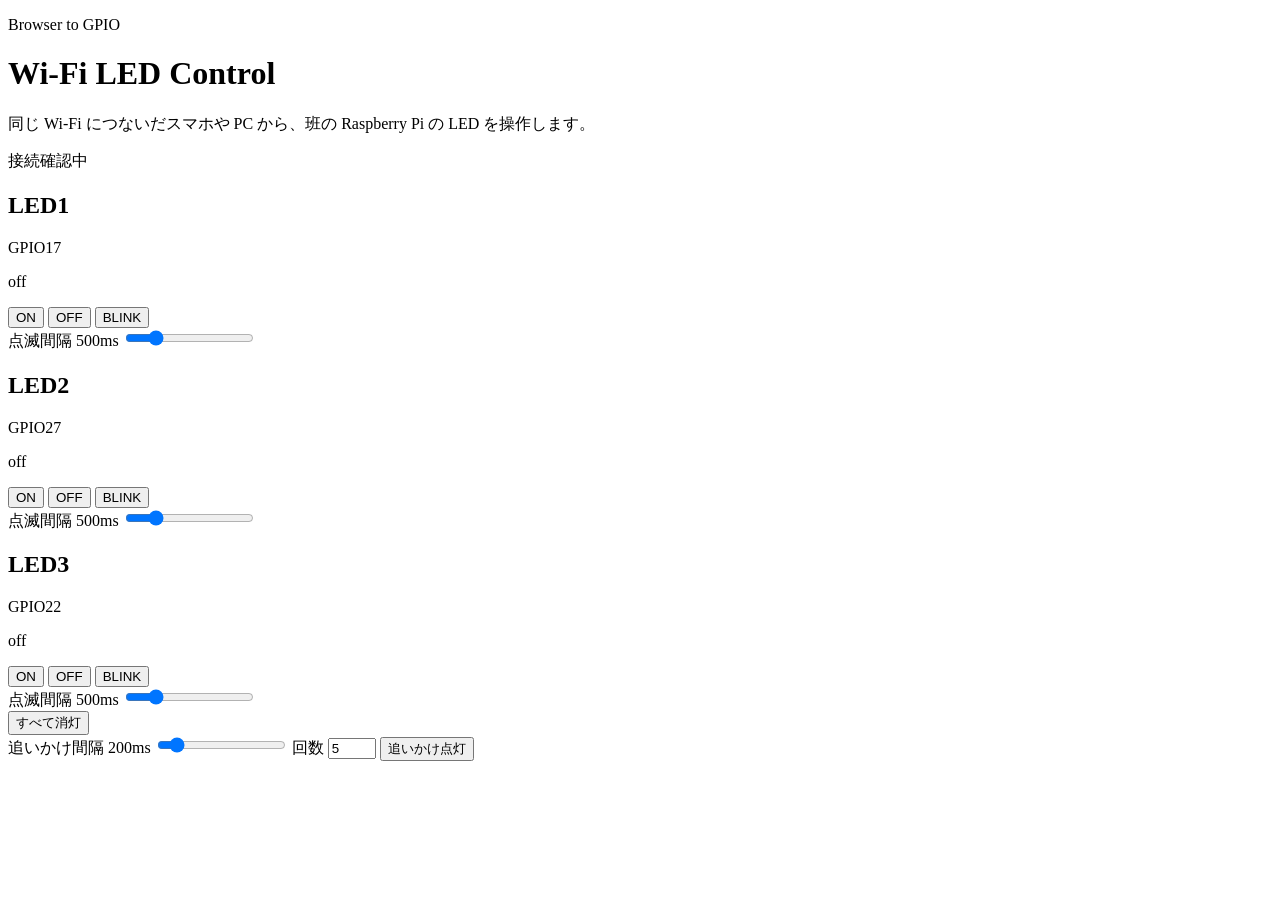
==== frontend/index.html @ 380fb48d "Initial LED workshop template" ====
<!doctype html>
<html lang="ja">
  <head>
    <meta charset="utf-8" />
    <meta name="viewport" content="width=device-width, initial-scale=1" />
    <title>Wi-Fi LED Workshop</title>
    <link rel="stylesheet" href="/assets/style.css" />
  </head>
  <body>
    <main class="app-shell">
      <header class="hero">
        <div>
          <p class="eyebrow">Browser to GPIO</p>
          <h1>Wi-Fi LED Control</h1>
          <p class="lead">同じ Wi-Fi につないだスマホや PC から、班の Raspberry Pi の LED を操作します。</p>
        </div>
        <div class="status-panel" aria-live="polite">
          <span class="status-dot" id="healthDot"></span>
          <span id="healthText">接続確認中</span>
        </div>
      </header>

      <section class="led-grid" aria-label="LED controls">
        <article class="led-card" data-led="led1">
          <div class="led-card__top">
            <h2>LED1</h2>
            <span class="led-pin">GPIO17</span>
          </div>
          <div class="lamp" id="lamp-led1" aria-hidden="true"></div>
          <p class="led-state" id="state-led1">off</p>
          <div class="button-row" role="group" aria-label="LED1 controls">
            <button type="button" data-action="on" data-led="led1">ON</button>
            <button type="button" data-action="off" data-led="led1">OFF</button>
            <button type="button" data-action="blink" data-led="led1">BLINK</button>
          </div>
          <label class="slider-row">
            <span>点滅間隔</span>
            <output id="interval-output-led1">500ms</output>
            <input id="interval-led1" type="range" min="100" max="2000" step="100" value="500" />
          </label>
        </article>

        <article class="led-card" data-led="led2">
          <div class="led-card__top">
            <h2>LED2</h2>
            <span class="led-pin">GPIO27</span>
          </div>
          <div class="lamp" id="lamp-led2" aria-hidden="true"></div>
          <p class="led-state" id="state-led2">off</p>
          <div class="button-row" role="group" aria-label="LED2 controls">
            <button type="button" data-action="on" data-led="led2">ON</button>
            <button type="button" data-action="off" data-led="led2">OFF</button>
            <button type="button" data-action="blink" data-led="led2">BLINK</button>
          </div>
          <label class="slider-row">
            <span>点滅間隔</span>
            <output id="interval-output-led2">500ms</output>
            <input id="interval-led2" type="range" min="100" max="2000" step="100" value="500" />
          </label>
        </article>

        <article class="led-card" data-led="led3">
          <div class="led-card__top">
            <h2>LED3</h2>
            <span class="led-pin">GPIO22</span>
          </div>
          <div class="lamp" id="lamp-led3" aria-hidden="true"></div>
          <p class="led-state" id="state-led3">off</p>
          <div class="button-row" role="group" aria-label="LED3 controls">
            <button type="button" data-action="on" data-led="led3">ON</button>
            <button type="button" data-action="off" data-led="led3">OFF</button>
            <button type="button" data-action="blink" data-led="led3">BLINK</button>
          </div>
          <label class="slider-row">
            <span>点滅間隔</span>
            <output id="interval-output-led3">500ms</output>
            <input id="interval-led3" type="range" min="100" max="2000" step="100" value="500" />
          </label>
        </article>
      </section>

      <section class="preset-bar" aria-label="Preset controls">
        <button type="button" id="allOffButton" class="preset-button danger">すべて消灯</button>
        <div class="chase-controls">
          <label>
            <span>追いかけ間隔</span>
            <output id="chaseIntervalOutput">200ms</output>
            <input id="chaseInterval" type="range" min="100" max="1000" step="50" value="200" />
          </label>
          <label>
            <span>回数</span>
            <input id="chaseCycles" type="number" min="1" max="20" value="5" />
          </label>
          <button type="button" id="chaseButton" class="preset-button">追いかけ点灯</button>
        </div>
      </section>
    </main>

    <script src="/assets/script.js"></script>
  </body>
</html>
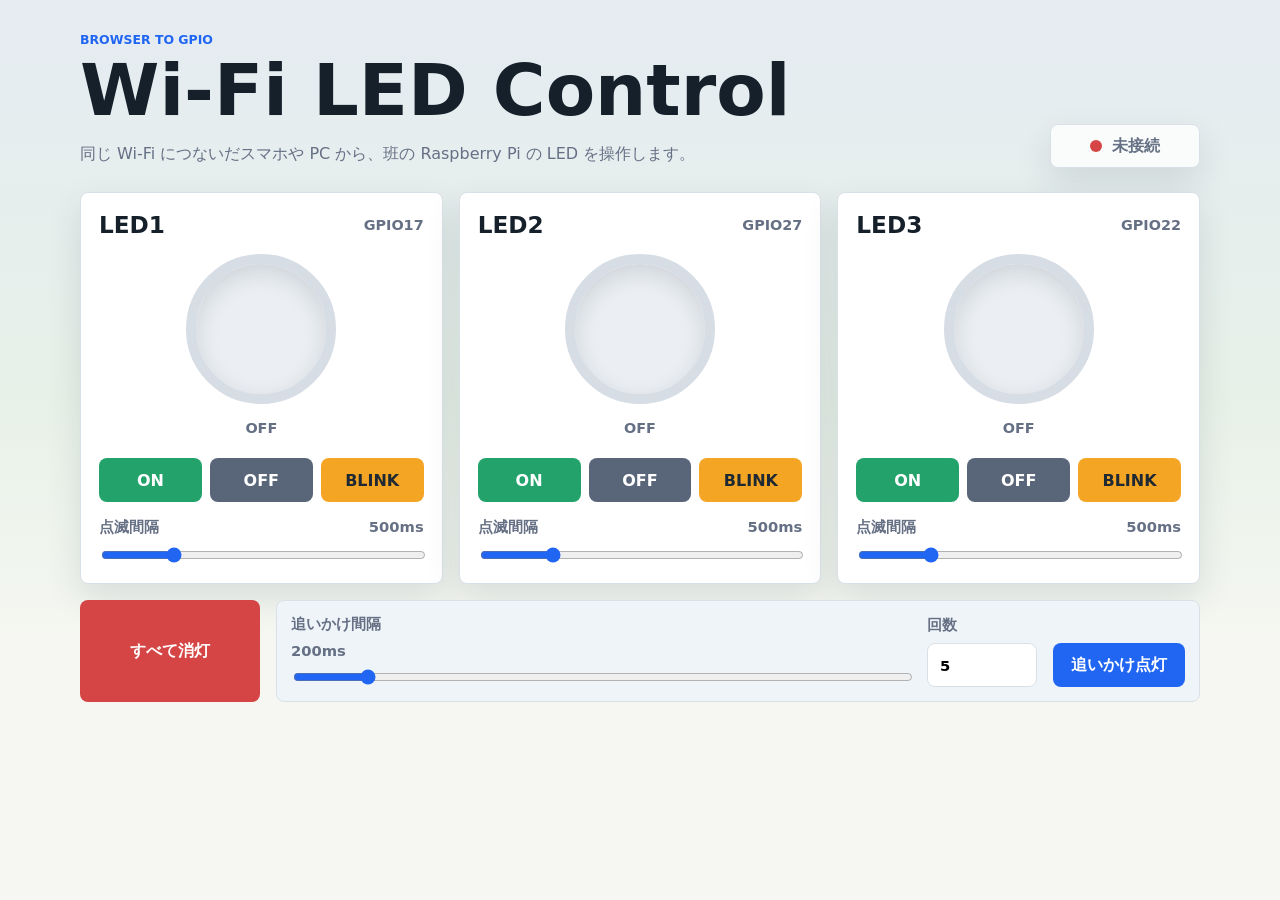
==== commit e9c96e51: "Support separate frontend testing" ====
--- a/frontend/index.html
+++ b/frontend/index.html
@@ -4,7 +4,7 @@
     <meta charset="utf-8" />
     <meta name="viewport" content="width=device-width, initial-scale=1" />
     <title>Wi-Fi LED Workshop</title>
-    <link rel="stylesheet" href="/assets/style.css" />
+    <link rel="stylesheet" href="style.css" />
   </head>
   <body>
     <main class="app-shell">
@@ -96,6 +96,6 @@
       </section>
     </main>
 
-    <script src="/assets/script.js"></script>
+    <script src="script.js"></script>
   </body>
 </html>
--- a/frontend/style.css
+++ b/frontend/style.css
@@ -0,0 +1,319 @@
+:root {
+  color-scheme: light;
+  --bg: #f6f7f2;
+  --surface: #ffffff;
+  --surface-strong: #eef4f8;
+  --text: #15202b;
+  --muted: #667085;
+  --line: #d9e0e6;
+  --blue: #2166f3;
+  --green: #23a36b;
+  --amber: #f5a524;
+  --red: #d64545;
+  --shadow: 0 14px 35px rgba(34, 47, 62, 0.12);
+}
+
+* {
+  box-sizing: border-box;
+}
+
+body {
+  margin: 0;
+  min-height: 100vh;
+  background:
+    linear-gradient(180deg, rgba(33, 102, 243, 0.08), rgba(35, 163, 107, 0.07) 44%, transparent 72%),
+    var(--bg);
+  color: var(--text);
+  font-family:
+    Inter, ui-sans-serif, system-ui, -apple-system, BlinkMacSystemFont, "Segoe UI", sans-serif;
+}
+
+button,
+input {
+  font: inherit;
+}
+
+button {
+  min-height: 44px;
+  border: 0;
+  border-radius: 8px;
+  background: var(--text);
+  color: #fff;
+  cursor: pointer;
+  font-weight: 700;
+  transition:
+    transform 160ms ease,
+    background 160ms ease,
+    opacity 160ms ease;
+}
+
+button:hover {
+  transform: translateY(-1px);
+}
+
+button:active {
+  transform: translateY(0);
+}
+
+.is-busy button {
+  opacity: 0.72;
+}
+
+.app-shell {
+  width: min(1120px, calc(100% - 32px));
+  margin: 0 auto;
+  padding: 32px 0;
+}
+
+.hero {
+  display: grid;
+  grid-template-columns: minmax(0, 1fr) auto;
+  gap: 20px;
+  align-items: end;
+  margin-bottom: 24px;
+}
+
+.eyebrow {
+  margin: 0 0 8px;
+  color: var(--blue);
+  font-size: 0.78rem;
+  font-weight: 800;
+  letter-spacing: 0;
+  text-transform: uppercase;
+}
+
+h1,
+h2,
+p {
+  margin: 0;
+}
+
+h1 {
+  max-width: 760px;
+  font-size: clamp(2.1rem, 6vw, 4.5rem);
+  line-height: 0.98;
+  letter-spacing: 0;
+}
+
+.lead {
+  max-width: 660px;
+  margin-top: 14px;
+  color: var(--muted);
+  font-size: 1rem;
+  line-height: 1.8;
+}
+
+.status-panel {
+  display: inline-flex;
+  align-items: center;
+  gap: 10px;
+  min-width: 150px;
+  min-height: 44px;
+  justify-content: center;
+  border: 1px solid var(--line);
+  border-radius: 8px;
+  background: rgba(255, 255, 255, 0.82);
+  color: var(--muted);
+  font-weight: 700;
+  box-shadow: var(--shadow);
+}
+
+.status-dot {
+  width: 12px;
+  height: 12px;
+  border-radius: 50%;
+  background: var(--amber);
+}
+
+.status-dot.is-ok {
+  background: var(--green);
+}
+
+.status-dot.is-error {
+  background: var(--red);
+}
+
+.led-grid {
+  display: grid;
+  grid-template-columns: repeat(3, minmax(0, 1fr));
+  gap: 16px;
+}
+
+.led-card {
+  display: grid;
+  gap: 16px;
+  min-width: 0;
+  border: 1px solid var(--line);
+  border-radius: 8px;
+  background: var(--surface);
+  padding: 18px;
+  box-shadow: var(--shadow);
+}
+
+.led-card__top {
+  display: flex;
+  justify-content: space-between;
+  gap: 10px;
+  align-items: center;
+}
+
+h2 {
+  font-size: 1.45rem;
+  letter-spacing: 0;
+}
+
+.led-pin,
+.led-state {
+  color: var(--muted);
+  font-size: 0.9rem;
+  font-weight: 700;
+}
+
+.lamp {
+  width: min(150px, 54vw);
+  aspect-ratio: 1;
+  justify-self: center;
+  border: 10px solid #d7dde4;
+  border-radius: 50%;
+  background: #ebeff3;
+  box-shadow: inset 0 8px 22px rgba(21, 32, 43, 0.13);
+}
+
+.lamp.is-on {
+  border-color: rgba(35, 163, 107, 0.28);
+  background: radial-gradient(circle at 35% 30%, #f1fff8, #36d78e 46%, #128650 100%);
+  box-shadow:
+    0 0 34px rgba(35, 163, 107, 0.44),
+    inset 0 8px 18px rgba(255, 255, 255, 0.36);
+}
+
+.lamp.is-blinking {
+  border-color: rgba(245, 165, 36, 0.35);
+  background: radial-gradient(circle at 35% 30%, #fff9e7, #ffc53d 48%, #bf6a02 100%);
+  animation: pulse 780ms infinite alternate;
+}
+
+@keyframes pulse {
+  from {
+    opacity: 0.42;
+    box-shadow: 0 0 10px rgba(245, 165, 36, 0.3);
+  }
+
+  to {
+    opacity: 1;
+    box-shadow: 0 0 38px rgba(245, 165, 36, 0.58);
+  }
+}
+
+.led-state {
+  min-height: 22px;
+  text-align: center;
+  text-transform: uppercase;
+}
+
+.button-row {
+  display: grid;
+  grid-template-columns: repeat(3, minmax(0, 1fr));
+  gap: 8px;
+}
+
+.button-row button[data-action="on"] {
+  background: var(--green);
+}
+
+.button-row button[data-action="off"] {
+  background: #596579;
+}
+
+.button-row button[data-action="blink"] {
+  background: var(--amber);
+  color: #1f2933;
+}
+
+.slider-row,
+.chase-controls label {
+  display: grid;
+  gap: 8px;
+  color: var(--muted);
+  font-size: 0.92rem;
+  font-weight: 700;
+}
+
+.slider-row {
+  grid-template-columns: 1fr auto;
+}
+
+.slider-row input,
+.chase-controls input[type="range"] {
+  grid-column: 1 / -1;
+  width: 100%;
+  accent-color: var(--blue);
+}
+
+.preset-bar {
+  display: grid;
+  grid-template-columns: 180px minmax(0, 1fr);
+  gap: 16px;
+  align-items: stretch;
+  margin-top: 16px;
+}
+
+.preset-button {
+  background: var(--blue);
+  padding: 0 18px;
+}
+
+.preset-button.danger {
+  background: var(--red);
+}
+
+.chase-controls {
+  display: grid;
+  grid-template-columns: minmax(180px, 1fr) 110px auto;
+  gap: 16px;
+  align-items: end;
+  border: 1px solid var(--line);
+  border-radius: 8px;
+  background: var(--surface-strong);
+  padding: 14px;
+}
+
+.chase-controls input[type="number"] {
+  width: 100%;
+  min-height: 44px;
+  border: 1px solid var(--line);
+  border-radius: 8px;
+  padding: 0 12px;
+}
+
+@media (max-width: 860px) {
+  .hero,
+  .led-grid,
+  .preset-bar,
+  .chase-controls {
+    grid-template-columns: 1fr;
+  }
+
+  .status-panel {
+    justify-self: start;
+  }
+
+  .preset-bar {
+    align-items: stretch;
+  }
+}
+
+@media (max-width: 520px) {
+  .app-shell {
+    width: min(100% - 20px, 1120px);
+    padding: 20px 0;
+  }
+
+  .led-card {
+    padding: 14px;
+  }
+
+  .button-row {
+    grid-template-columns: 1fr;
+  }
+}
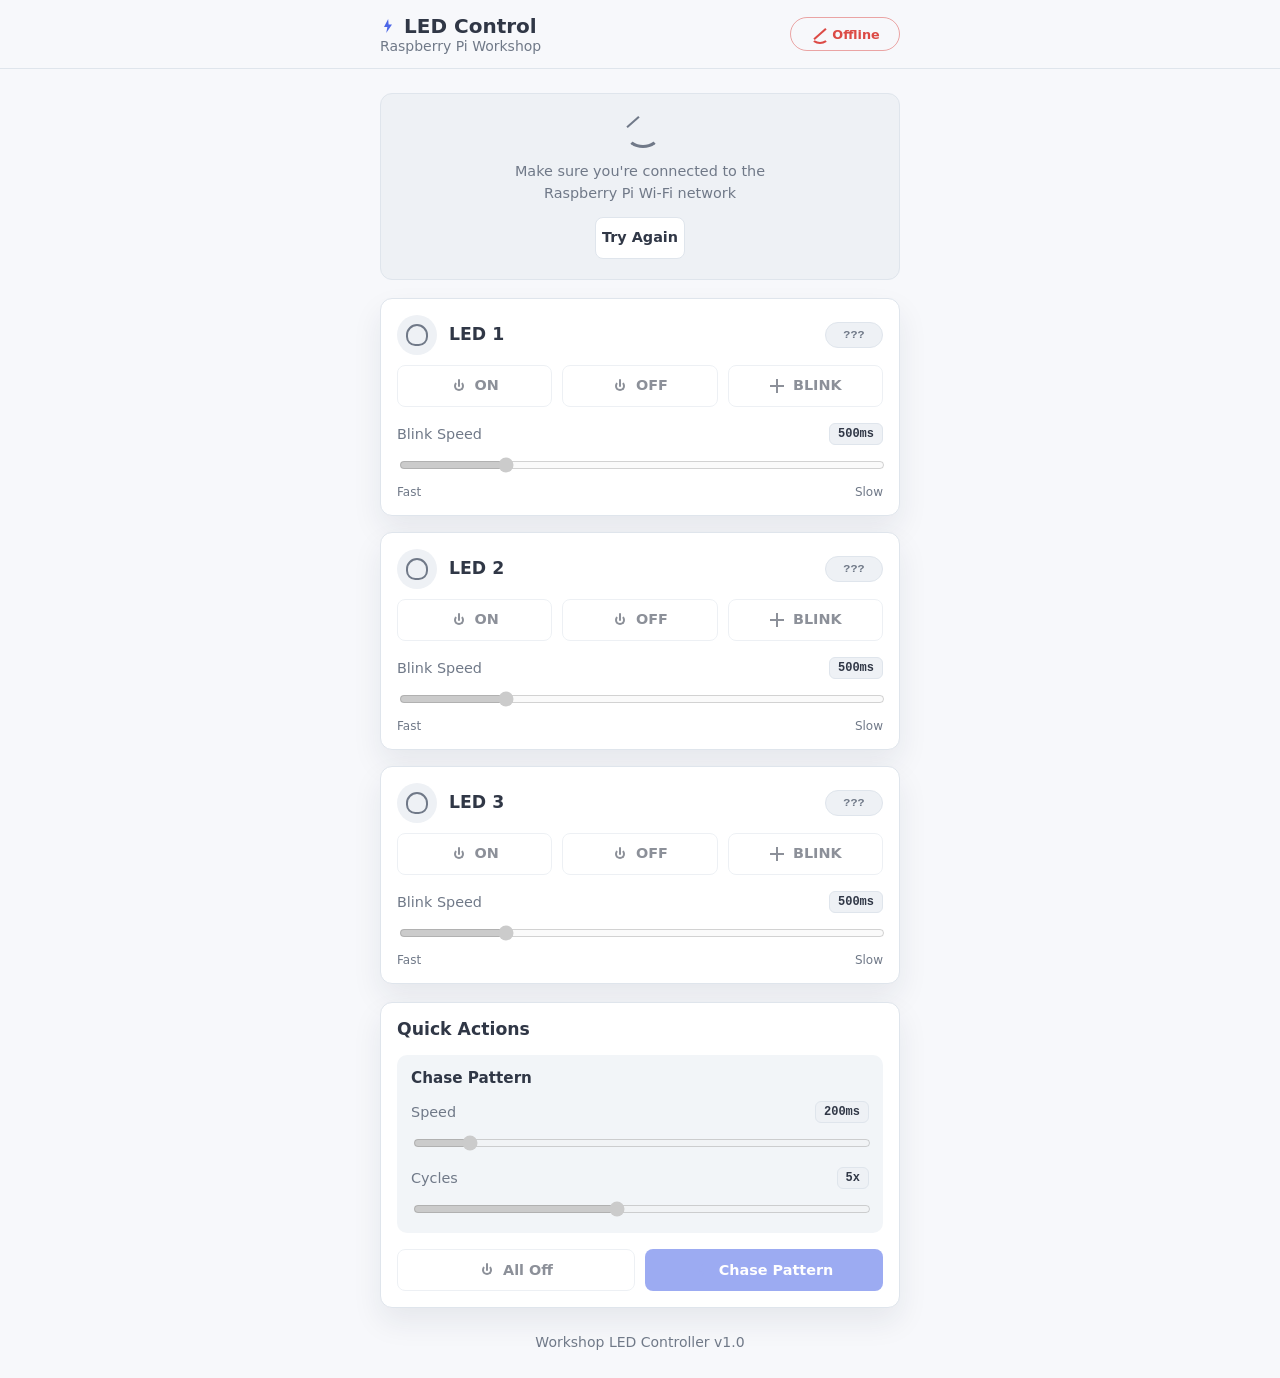
==== commit aee86041: "Port alternate mobile UI to static frontend" ====
--- a/frontend/index.html
+++ b/frontend/index.html
@@ -2,98 +2,187 @@
 <html lang="ja">
   <head>
     <meta charset="utf-8" />
-    <meta name="viewport" content="width=device-width, initial-scale=1" />
-    <title>Wi-Fi LED Workshop</title>
+    <meta name="viewport" content="width=device-width, initial-scale=1, viewport-fit=cover" />
+    <title>LED Control</title>
     <link rel="stylesheet" href="style.css" />
   </head>
   <body>
-    <main class="app-shell">
-      <header class="hero">
-        <div>
-          <p class="eyebrow">Browser to GPIO</p>
-          <h1>Wi-Fi LED Control</h1>
-          <p class="lead">同じ Wi-Fi につないだスマホや PC から、班の Raspberry Pi の LED を操作します。</p>
-        </div>
-        <div class="status-panel" aria-live="polite">
-          <span class="status-dot" id="healthDot"></span>
-          <span id="healthText">接続確認中</span>
+    <main>
+      <header class="app-header">
+        <div class="header-inner">
+          <div class="title-block">
+            <div class="title-row">
+              <span class="zap-icon" aria-hidden="true"></span>
+              <h1>LED Control</h1>
+            </div>
+            <p>Raspberry Pi Workshop</p>
+          </div>
+          <button type="button" id="connectionBadge" class="connection-badge is-checking">
+            <span class="badge-icon" aria-hidden="true"></span>
+            <span id="connectionText">Checking...</span>
+          </button>
         </div>
       </header>
 
-      <section class="led-grid" aria-label="LED controls">
-        <article class="led-card" data-led="led1">
-          <div class="led-card__top">
-            <h2>LED1</h2>
-            <span class="led-pin">GPIO17</span>
+      <div class="app-container">
+        <section id="errorMessage" class="message is-hidden" role="alert"></section>
+
+        <section id="offlinePanel" class="offline-panel is-hidden">
+          <span class="offline-icon" aria-hidden="true"></span>
+          <p>Make sure you're connected to the Raspberry Pi Wi-Fi network</p>
+          <button type="button" id="retryButton" class="button button-outline">Try Again</button>
+        </section>
+
+        <section class="led-list" aria-label="LED controls">
+          <article class="led-card" data-led="led1" data-state="unknown">
+            <div class="card-header">
+              <div class="led-title-group">
+                <span class="bulb-icon" aria-hidden="true"></span>
+                <h2>LED 1</h2>
+              </div>
+              <span id="status-led1" class="status-badge">???</span>
+            </div>
+            <div class="card-body">
+              <div class="button-row" role="group" aria-label="LED 1 controls">
+                <button type="button" class="button button-action" data-action="on" data-led="led1">
+                  <span class="power-on-icon" aria-hidden="true"></span>
+                  <span>ON</span>
+                </button>
+                <button type="button" class="button button-action" data-action="off" data-led="led1">
+                  <span class="power-off-icon" aria-hidden="true"></span>
+                  <span>OFF</span>
+                </button>
+                <button type="button" class="button button-action" data-action="blink" data-led="led1">
+                  <span class="spark-icon" aria-hidden="true"></span>
+                  <span>BLINK</span>
+                </button>
+              </div>
+              <label class="slider-block">
+                <span class="slider-label">
+                  <span>Blink Speed</span>
+                  <output id="interval-output-led1">500ms</output>
+                </span>
+                <input id="interval-led1" type="range" min="100" max="2000" step="100" value="500" />
+                <span class="slider-scale">
+                  <span>Fast</span>
+                  <span>Slow</span>
+                </span>
+              </label>
+            </div>
+          </article>
+
+          <article class="led-card" data-led="led2" data-state="unknown">
+            <div class="card-header">
+              <div class="led-title-group">
+                <span class="bulb-icon" aria-hidden="true"></span>
+                <h2>LED 2</h2>
+              </div>
+              <span id="status-led2" class="status-badge">???</span>
+            </div>
+            <div class="card-body">
+              <div class="button-row" role="group" aria-label="LED 2 controls">
+                <button type="button" class="button button-action" data-action="on" data-led="led2">
+                  <span class="power-on-icon" aria-hidden="true"></span>
+                  <span>ON</span>
+                </button>
+                <button type="button" class="button button-action" data-action="off" data-led="led2">
+                  <span class="power-off-icon" aria-hidden="true"></span>
+                  <span>OFF</span>
+                </button>
+                <button type="button" class="button button-action" data-action="blink" data-led="led2">
+                  <span class="spark-icon" aria-hidden="true"></span>
+                  <span>BLINK</span>
+                </button>
+              </div>
+              <label class="slider-block">
+                <span class="slider-label">
+                  <span>Blink Speed</span>
+                  <output id="interval-output-led2">500ms</output>
+                </span>
+                <input id="interval-led2" type="range" min="100" max="2000" step="100" value="500" />
+                <span class="slider-scale">
+                  <span>Fast</span>
+                  <span>Slow</span>
+                </span>
+              </label>
+            </div>
+          </article>
+
+          <article class="led-card" data-led="led3" data-state="unknown">
+            <div class="card-header">
+              <div class="led-title-group">
+                <span class="bulb-icon" aria-hidden="true"></span>
+                <h2>LED 3</h2>
+              </div>
+              <span id="status-led3" class="status-badge">???</span>
+            </div>
+            <div class="card-body">
+              <div class="button-row" role="group" aria-label="LED 3 controls">
+                <button type="button" class="button button-action" data-action="on" data-led="led3">
+                  <span class="power-on-icon" aria-hidden="true"></span>
+                  <span>ON</span>
+                </button>
+                <button type="button" class="button button-action" data-action="off" data-led="led3">
+                  <span class="power-off-icon" aria-hidden="true"></span>
+                  <span>OFF</span>
+                </button>
+                <button type="button" class="button button-action" data-action="blink" data-led="led3">
+                  <span class="spark-icon" aria-hidden="true"></span>
+                  <span>BLINK</span>
+                </button>
+              </div>
+              <label class="slider-block">
+                <span class="slider-label">
+                  <span>Blink Speed</span>
+                  <output id="interval-output-led3">500ms</output>
+                </span>
+                <input id="interval-led3" type="range" min="100" max="2000" step="100" value="500" />
+                <span class="slider-scale">
+                  <span>Fast</span>
+                  <span>Slow</span>
+                </span>
+              </label>
+            </div>
+          </article>
+        </section>
+
+        <section class="quick-card">
+          <h2>Quick Actions</h2>
+
+          <div class="chase-panel">
+            <p>Chase Pattern</p>
+            <label class="slider-block">
+              <span class="slider-label">
+                <span>Speed</span>
+                <output id="chaseIntervalOutput">200ms</output>
+              </span>
+              <input id="chaseInterval" type="range" min="100" max="1000" step="50" value="200" />
+            </label>
+            <label class="slider-block">
+              <span class="slider-label">
+                <span>Cycles</span>
+                <output id="chaseCyclesOutput">5x</output>
+              </span>
+              <input id="chaseCycles" type="range" min="1" max="10" step="1" value="5" />
+            </label>
           </div>
-          <div class="lamp" id="lamp-led1" aria-hidden="true"></div>
-          <p class="led-state" id="state-led1">off</p>
-          <div class="button-row" role="group" aria-label="LED1 controls">
-            <button type="button" data-action="on" data-led="led1">ON</button>
-            <button type="button" data-action="off" data-led="led1">OFF</button>
-            <button type="button" data-action="blink" data-led="led1">BLINK</button>
+
+          <div class="preset-row">
+            <button type="button" id="allOffButton" class="button button-outline">
+              <span class="power-on-icon" aria-hidden="true"></span>
+              <span>All Off</span>
+            </button>
+            <button type="button" id="chaseButton" class="button button-primary">
+              <span class="zap-icon" aria-hidden="true"></span>
+              <span>Chase Pattern</span>
+            </button>
           </div>
-          <label class="slider-row">
-            <span>点滅間隔</span>
-            <output id="interval-output-led1">500ms</output>
-            <input id="interval-led1" type="range" min="100" max="2000" step="100" value="500" />
-          </label>
-        </article>
+        </section>
 
-        <article class="led-card" data-led="led2">
-          <div class="led-card__top">
-            <h2>LED2</h2>
-            <span class="led-pin">GPIO27</span>
-          </div>
-          <div class="lamp" id="lamp-led2" aria-hidden="true"></div>
-          <p class="led-state" id="state-led2">off</p>
-          <div class="button-row" role="group" aria-label="LED2 controls">
-            <button type="button" data-action="on" data-led="led2">ON</button>
-            <button type="button" data-action="off" data-led="led2">OFF</button>
-            <button type="button" data-action="blink" data-led="led2">BLINK</button>
-          </div>
-          <label class="slider-row">
-            <span>点滅間隔</span>
-            <output id="interval-output-led2">500ms</output>
-            <input id="interval-led2" type="range" min="100" max="2000" step="100" value="500" />
-          </label>
-        </article>
-
-        <article class="led-card" data-led="led3">
-          <div class="led-card__top">
-            <h2>LED3</h2>
-            <span class="led-pin">GPIO22</span>
-          </div>
-          <div class="lamp" id="lamp-led3" aria-hidden="true"></div>
-          <p class="led-state" id="state-led3">off</p>
-          <div class="button-row" role="group" aria-label="LED3 controls">
-            <button type="button" data-action="on" data-led="led3">ON</button>
-            <button type="button" data-action="off" data-led="led3">OFF</button>
-            <button type="button" data-action="blink" data-led="led3">BLINK</button>
-          </div>
-          <label class="slider-row">
-            <span>点滅間隔</span>
-            <output id="interval-output-led3">500ms</output>
-            <input id="interval-led3" type="range" min="100" max="2000" step="100" value="500" />
-          </label>
-        </article>
-      </section>
-
-      <section class="preset-bar" aria-label="Preset controls">
-        <button type="button" id="allOffButton" class="preset-button danger">すべて消灯</button>
-        <div class="chase-controls">
-          <label>
-            <span>追いかけ間隔</span>
-            <output id="chaseIntervalOutput">200ms</output>
-            <input id="chaseInterval" type="range" min="100" max="1000" step="50" value="200" />
-          </label>
-          <label>
-            <span>回数</span>
-            <input id="chaseCycles" type="number" min="1" max="20" value="5" />
-          </label>
-          <button type="button" id="chaseButton" class="preset-button">追いかけ点灯</button>
-        </div>
-      </section>
+        <footer>
+          <p>Workshop LED Controller v1.0</p>
+        </footer>
+      </div>
     </main>
 
     <script src="script.js"></script>
--- a/frontend/style.css
+++ b/frontend/style.css
@@ -1,31 +1,36 @@
 :root {
   color-scheme: light;
-  --bg: #f6f7f2;
-  --surface: #ffffff;
-  --surface-strong: #eef4f8;
-  --text: #15202b;
-  --muted: #667085;
-  --line: #d9e0e6;
-  --blue: #2166f3;
-  --green: #23a36b;
-  --amber: #f5a524;
-  --red: #d64545;
-  --shadow: 0 14px 35px rgba(34, 47, 62, 0.12);
+  --background: #f7f8fb;
+  --foreground: #303746;
+  --card: #ffffff;
+  --muted: #eef1f5;
+  --muted-foreground: #707988;
+  --border: #dfe5ec;
+  --primary: #4d67e8;
+  --primary-foreground: #ffffff;
+  --destructive: #dc4a45;
+  --led-on: #2fbc73;
+  --led-blink: #e6b72f;
+  --shadow: 0 14px 30px rgba(30, 42, 62, 0.08);
+  --radius: 12px;
 }
 
 * {
   box-sizing: border-box;
+}
+
+html {
+  min-height: 100%;
+  background: var(--background);
 }
 
 body {
   margin: 0;
   min-height: 100vh;
-  background:
-    linear-gradient(180deg, rgba(33, 102, 243, 0.08), rgba(35, 163, 107, 0.07) 44%, transparent 72%),
-    var(--bg);
-  color: var(--text);
+  background: var(--background);
+  color: var(--foreground);
   font-family:
-    Inter, ui-sans-serif, system-ui, -apple-system, BlinkMacSystemFont, "Segoe UI", sans-serif;
+    ui-sans-serif, system-ui, -apple-system, BlinkMacSystemFont, "Segoe UI", sans-serif;
 }
 
 button,
@@ -34,52 +39,7 @@
 }
 
 button {
-  min-height: 44px;
-  border: 0;
-  border-radius: 8px;
-  background: var(--text);
-  color: #fff;
-  cursor: pointer;
-  font-weight: 700;
-  transition:
-    transform 160ms ease,
-    background 160ms ease,
-    opacity 160ms ease;
-}
-
-button:hover {
-  transform: translateY(-1px);
-}
-
-button:active {
-  transform: translateY(0);
-}
-
-.is-busy button {
-  opacity: 0.72;
-}
-
-.app-shell {
-  width: min(1120px, calc(100% - 32px));
-  margin: 0 auto;
-  padding: 32px 0;
-}
-
-.hero {
-  display: grid;
-  grid-template-columns: minmax(0, 1fr) auto;
-  gap: 20px;
-  align-items: end;
-  margin-bottom: 24px;
-}
-
-.eyebrow {
-  margin: 0 0 8px;
-  color: var(--blue);
-  font-size: 0.78rem;
-  font-weight: 800;
-  letter-spacing: 0;
-  text-transform: uppercase;
+  -webkit-tap-highlight-color: transparent;
 }
 
 h1,
@@ -88,232 +48,520 @@
   margin: 0;
 }
 
+.app-header {
+  position: sticky;
+  top: 0;
+  z-index: 10;
+  border-bottom: 1px solid var(--border);
+  background: rgba(247, 248, 251, 0.92);
+  backdrop-filter: blur(12px);
+}
+
+.header-inner,
+.app-container {
+  width: min(100% - 32px, 520px);
+  margin: 0 auto;
+}
+
+.header-inner {
+  display: flex;
+  align-items: center;
+  justify-content: space-between;
+  gap: 16px;
+  padding: 14px 0;
+}
+
+.title-block {
+  min-width: 0;
+}
+
+.title-row {
+  display: flex;
+  align-items: center;
+  gap: 8px;
+}
+
 h1 {
-  max-width: 760px;
-  font-size: clamp(2.1rem, 6vw, 4.5rem);
-  line-height: 0.98;
+  color: var(--foreground);
+  font-size: 1.25rem;
+  line-height: 1.2;
   letter-spacing: 0;
 }
 
-.lead {
-  max-width: 660px;
-  margin-top: 14px;
-  color: var(--muted);
-  font-size: 1rem;
-  line-height: 1.8;
-}
-
-.status-panel {
+.title-block p,
+footer p {
+  color: var(--muted-foreground);
+  font-size: 0.875rem;
+}
+
+.connection-badge {
   display: inline-flex;
   align-items: center;
+  justify-content: center;
+  gap: 6px;
+  min-width: 110px;
+  min-height: 34px;
+  border: 1px solid var(--border);
+  border-radius: 999px;
+  background: transparent;
+  color: var(--muted-foreground);
+  cursor: pointer;
+  font-size: 0.8rem;
+  font-weight: 700;
+  white-space: nowrap;
+}
+
+.connection-badge.is-connected {
+  border-color: rgba(47, 188, 115, 0.55);
+  color: var(--led-on);
+}
+
+.connection-badge.is-disconnected {
+  border-color: rgba(220, 74, 69, 0.48);
+  color: var(--destructive);
+}
+
+.app-container {
+  display: grid;
+  gap: 18px;
+  padding: 24px 0 max(28px, env(safe-area-inset-bottom));
+}
+
+.message {
+  border: 1px solid rgba(220, 74, 69, 0.22);
+  border-radius: 10px;
+  background: rgba(220, 74, 69, 0.1);
+  color: var(--destructive);
+  padding: 12px 14px;
+  font-size: 0.9rem;
+  line-height: 1.5;
+}
+
+.offline-panel {
+  display: grid;
+  justify-items: center;
+  gap: 12px;
+  border: 1px solid var(--border);
+  border-radius: var(--radius);
+  background: var(--muted);
+  padding: 20px 16px;
+  text-align: center;
+}
+
+.offline-panel p {
+  max-width: 310px;
+  color: var(--muted-foreground);
+  font-size: 0.9rem;
+  line-height: 1.55;
+}
+
+.led-list {
+  display: grid;
+  gap: 16px;
+}
+
+.led-card,
+.quick-card {
+  border: 1px solid var(--border);
+  border-radius: var(--radius);
+  background: var(--card);
+  box-shadow: var(--shadow);
+}
+
+.led-card {
+  transition:
+    border-color 180ms ease,
+    box-shadow 180ms ease,
+    transform 180ms ease;
+}
+
+.led-card[data-state="on"] {
+  border-color: rgba(47, 188, 115, 0.5);
+  box-shadow:
+    0 0 0 2px rgba(47, 188, 115, 0.16),
+    var(--shadow);
+}
+
+.led-card[data-state="blinking"] {
+  border-color: rgba(230, 183, 47, 0.58);
+  box-shadow:
+    0 0 0 2px rgba(230, 183, 47, 0.18),
+    var(--shadow);
+}
+
+.card-header {
+  display: flex;
+  align-items: center;
+  justify-content: space-between;
+  gap: 12px;
+  padding: 16px 16px 10px;
+}
+
+.led-title-group {
+  display: flex;
+  align-items: center;
+  gap: 12px;
+  min-width: 0;
+}
+
+.led-title-group h2,
+.quick-card h2 {
+  font-size: 1.08rem;
+  line-height: 1.2;
+  letter-spacing: 0;
+}
+
+.bulb-icon {
+  display: inline-grid;
+  width: 40px;
+  height: 40px;
+  place-items: center;
+  flex: 0 0 auto;
+  border-radius: 50%;
+  background: var(--muted);
+  color: var(--muted-foreground);
+}
+
+.bulb-icon::before {
+  width: 18px;
+  height: 18px;
+  border: 2px solid currentColor;
+  border-radius: 50% 50% 42% 42%;
+  content: "";
+}
+
+.led-card[data-state="on"] .bulb-icon {
+  background: rgba(47, 188, 115, 0.18);
+  color: var(--led-on);
+}
+
+.led-card[data-state="blinking"] .bulb-icon {
+  background: rgba(230, 183, 47, 0.18);
+  color: var(--led-blink);
+  animation: pulse 900ms infinite alternate;
+}
+
+.status-badge {
+  display: inline-flex;
+  min-width: 58px;
+  min-height: 26px;
+  align-items: center;
+  justify-content: center;
+  border: 1px solid var(--border);
+  border-radius: 999px;
+  background: var(--muted);
+  color: var(--muted-foreground);
+  font-family: ui-monospace, SFMono-Regular, Menlo, Monaco, Consolas, monospace;
+  font-size: 0.74rem;
+  font-weight: 800;
+}
+
+.led-card[data-state="on"] .status-badge {
+  border-color: var(--led-on);
+  background: var(--led-on);
+  color: #ffffff;
+}
+
+.led-card[data-state="blinking"] .status-badge {
+  border-color: var(--led-blink);
+  background: var(--led-blink);
+  color: #272313;
+  animation: pulse 900ms infinite alternate;
+}
+
+.card-body {
+  display: grid;
+  gap: 16px;
+  padding: 0 16px 16px;
+}
+
+.button-row,
+.preset-row {
+  display: grid;
   gap: 10px;
-  min-width: 150px;
-  min-height: 44px;
+}
+
+.button-row {
+  grid-template-columns: repeat(3, minmax(0, 1fr));
+}
+
+.preset-row {
+  grid-template-columns: repeat(2, minmax(0, 1fr));
+}
+
+.button {
+  display: inline-flex;
+  align-items: center;
   justify-content: center;
-  border: 1px solid var(--line);
+  gap: 8px;
+  min-width: 0;
+  min-height: 42px;
+  border: 1px solid transparent;
   border-radius: 8px;
-  background: rgba(255, 255, 255, 0.82);
-  color: var(--muted);
-  font-weight: 700;
-  box-shadow: var(--shadow);
-}
-
-.status-dot {
-  width: 12px;
-  height: 12px;
+  cursor: pointer;
+  font-size: 0.9rem;
+  font-weight: 750;
+  line-height: 1;
+  transition:
+    background 160ms ease,
+    border-color 160ms ease,
+    color 160ms ease,
+    transform 160ms ease,
+    opacity 160ms ease;
+}
+
+.button:hover {
+  transform: translateY(-1px);
+}
+
+.button:active {
+  transform: translateY(0);
+}
+
+.button:disabled {
+  cursor: not-allowed;
+  opacity: 0.55;
+  transform: none;
+}
+
+.button-outline,
+.button-action {
+  border-color: var(--border);
+  background: var(--card);
+  color: var(--foreground);
+}
+
+.button-primary {
+  background: var(--primary);
+  color: var(--primary-foreground);
+}
+
+.led-card[data-state="on"] [data-action="on"] {
+  border-color: var(--led-on);
+  background: var(--led-on);
+  color: #ffffff;
+}
+
+.led-card[data-state="blinking"] [data-action="blink"] {
+  border-color: var(--led-blink);
+  background: var(--led-blink);
+  color: #272313;
+}
+
+.slider-block {
+  display: grid;
+  gap: 10px;
+}
+
+.slider-label,
+.slider-scale {
+  display: flex;
+  align-items: center;
+  justify-content: space-between;
+  gap: 12px;
+  color: var(--muted-foreground);
+}
+
+.slider-label {
+  font-size: 0.9rem;
+}
+
+.slider-label output {
+  border: 1px solid var(--border);
+  border-radius: 6px;
+  background: var(--muted);
+  color: var(--foreground);
+  padding: 3px 8px;
+  font-family: ui-monospace, SFMono-Regular, Menlo, Monaco, Consolas, monospace;
+  font-size: 0.75rem;
+  font-weight: 800;
+}
+
+.slider-scale {
+  font-size: 0.75rem;
+}
+
+input[type="range"] {
+  width: 100%;
+  accent-color: var(--primary);
+}
+
+.quick-card {
+  display: grid;
+  gap: 16px;
+  padding: 16px;
+}
+
+.chase-panel {
+  display: grid;
+  gap: 14px;
+  border-radius: 10px;
+  background: rgba(238, 241, 245, 0.72);
+  padding: 14px;
+}
+
+.chase-panel > p {
+  color: var(--foreground);
+  font-size: 0.95rem;
+  font-weight: 750;
+}
+
+footer {
+  padding: 8px 0 0;
+  text-align: center;
+}
+
+.zap-icon,
+.badge-icon,
+.offline-icon,
+.power-on-icon,
+.power-off-icon,
+.spark-icon,
+.spinner-icon {
+  display: inline-block;
+  width: 16px;
+  height: 16px;
+  flex: 0 0 auto;
+  position: relative;
+}
+
+.zap-icon::before {
+  position: absolute;
+  inset: 1px 4px;
+  background: currentColor;
+  clip-path: polygon(52% 0, 0 58%, 42% 58%, 28% 100%, 100% 40%, 58% 40%);
+  color: var(--primary);
+  content: "";
+}
+
+.connection-badge .badge-icon::before {
+  position: absolute;
+  left: 1px;
+  top: 4px;
+  width: 14px;
+  height: 10px;
+  border: 2px solid currentColor;
+  border-top-color: transparent;
+  border-left-color: transparent;
+  border-right-color: transparent;
   border-radius: 50%;
-  background: var(--amber);
-}
-
-.status-dot.is-ok {
-  background: var(--green);
-}
-
-.status-dot.is-error {
-  background: var(--red);
-}
-
-.led-grid {
-  display: grid;
-  grid-template-columns: repeat(3, minmax(0, 1fr));
-  gap: 16px;
-}
-
-.led-card {
-  display: grid;
-  gap: 16px;
-  min-width: 0;
-  border: 1px solid var(--line);
-  border-radius: 8px;
-  background: var(--surface);
-  padding: 18px;
-  box-shadow: var(--shadow);
-}
-
-.led-card__top {
-  display: flex;
-  justify-content: space-between;
-  gap: 10px;
-  align-items: center;
-}
-
-h2 {
-  font-size: 1.45rem;
-  letter-spacing: 0;
-}
-
-.led-pin,
-.led-state {
-  color: var(--muted);
-  font-size: 0.9rem;
-  font-weight: 700;
-}
-
-.lamp {
-  width: min(150px, 54vw);
-  aspect-ratio: 1;
-  justify-self: center;
-  border: 10px solid #d7dde4;
+  content: "";
+}
+
+.connection-badge.is-disconnected .badge-icon::after,
+.offline-icon::after {
+  position: absolute;
+  left: 2px;
+  top: 7px;
+  width: 16px;
+  height: 2px;
+  background: currentColor;
+  content: "";
+  transform: rotate(-42deg);
+  transform-origin: center;
+}
+
+.offline-icon {
+  width: 34px;
+  height: 34px;
+  color: var(--muted-foreground);
+}
+
+.offline-icon::before {
+  position: absolute;
+  left: 3px;
+  top: 8px;
+  width: 28px;
+  height: 20px;
+  border: 3px solid currentColor;
+  border-top-color: transparent;
+  border-left-color: transparent;
+  border-right-color: transparent;
   border-radius: 50%;
-  background: #ebeff3;
-  box-shadow: inset 0 8px 22px rgba(21, 32, 43, 0.13);
-}
-
-.lamp.is-on {
-  border-color: rgba(35, 163, 107, 0.28);
-  background: radial-gradient(circle at 35% 30%, #f1fff8, #36d78e 46%, #128650 100%);
-  box-shadow:
-    0 0 34px rgba(35, 163, 107, 0.44),
-    inset 0 8px 18px rgba(255, 255, 255, 0.36);
-}
-
-.lamp.is-blinking {
-  border-color: rgba(245, 165, 36, 0.35);
-  background: radial-gradient(circle at 35% 30%, #fff9e7, #ffc53d 48%, #bf6a02 100%);
-  animation: pulse 780ms infinite alternate;
+  content: "";
+}
+
+.power-on-icon::before,
+.power-off-icon::before {
+  position: absolute;
+  inset: 3px;
+  border: 2px solid currentColor;
+  border-top-color: transparent;
+  border-radius: 50%;
+  content: "";
+}
+
+.power-on-icon::after,
+.power-off-icon::after {
+  position: absolute;
+  left: 7px;
+  top: 1px;
+  width: 2px;
+  height: 8px;
+  border-radius: 2px;
+  background: currentColor;
+  content: "";
+}
+
+.spark-icon::before,
+.spark-icon::after {
+  position: absolute;
+  background: currentColor;
+  content: "";
+}
+
+.spark-icon::before {
+  left: 7px;
+  top: 1px;
+  width: 2px;
+  height: 14px;
+}
+
+.spark-icon::after {
+  left: 1px;
+  top: 7px;
+  width: 14px;
+  height: 2px;
+}
+
+.spinner-icon {
+  border: 2px solid currentColor;
+  border-right-color: transparent;
+  border-radius: 50%;
+  animation: spin 750ms linear infinite;
+}
+
+.is-hidden {
+  display: none !important;
 }
 
 @keyframes pulse {
   from {
-    opacity: 0.42;
-    box-shadow: 0 0 10px rgba(245, 165, 36, 0.3);
+    opacity: 0.58;
   }
 
   to {
     opacity: 1;
-    box-shadow: 0 0 38px rgba(245, 165, 36, 0.58);
   }
 }
 
-.led-state {
-  min-height: 22px;
-  text-align: center;
-  text-transform: uppercase;
-}
-
-.button-row {
-  display: grid;
-  grid-template-columns: repeat(3, minmax(0, 1fr));
-  gap: 8px;
-}
-
-.button-row button[data-action="on"] {
-  background: var(--green);
-}
-
-.button-row button[data-action="off"] {
-  background: #596579;
-}
-
-.button-row button[data-action="blink"] {
-  background: var(--amber);
-  color: #1f2933;
-}
-
-.slider-row,
-.chase-controls label {
-  display: grid;
-  gap: 8px;
-  color: var(--muted);
-  font-size: 0.92rem;
-  font-weight: 700;
-}
-
-.slider-row {
-  grid-template-columns: 1fr auto;
-}
-
-.slider-row input,
-.chase-controls input[type="range"] {
-  grid-column: 1 / -1;
-  width: 100%;
-  accent-color: var(--blue);
-}
-
-.preset-bar {
-  display: grid;
-  grid-template-columns: 180px minmax(0, 1fr);
-  gap: 16px;
-  align-items: stretch;
-  margin-top: 16px;
-}
-
-.preset-button {
-  background: var(--blue);
-  padding: 0 18px;
-}
-
-.preset-button.danger {
-  background: var(--red);
-}
-
-.chase-controls {
-  display: grid;
-  grid-template-columns: minmax(180px, 1fr) 110px auto;
-  gap: 16px;
-  align-items: end;
-  border: 1px solid var(--line);
-  border-radius: 8px;
-  background: var(--surface-strong);
-  padding: 14px;
-}
-
-.chase-controls input[type="number"] {
-  width: 100%;
-  min-height: 44px;
-  border: 1px solid var(--line);
-  border-radius: 8px;
-  padding: 0 12px;
-}
-
-@media (max-width: 860px) {
-  .hero,
-  .led-grid,
-  .preset-bar,
-  .chase-controls {
-    grid-template-columns: 1fr;
+@keyframes spin {
+  to {
+    transform: rotate(360deg);
   }
-
-  .status-panel {
-    justify-self: start;
+}
+
+@media (max-width: 380px) {
+  .header-inner,
+  .app-container {
+    width: min(100% - 22px, 520px);
   }
 
-  .preset-bar {
-    align-items: stretch;
+  .button-row {
+    gap: 8px;
   }
-}
-
-@media (max-width: 520px) {
-  .app-shell {
-    width: min(100% - 20px, 1120px);
-    padding: 20px 0;
+
+  .button {
+    font-size: 0.82rem;
   }
-
-  .led-card {
-    padding: 14px;
-  }
-
-  .button-row {
-    grid-template-columns: 1fr;
-  }
-}
+}
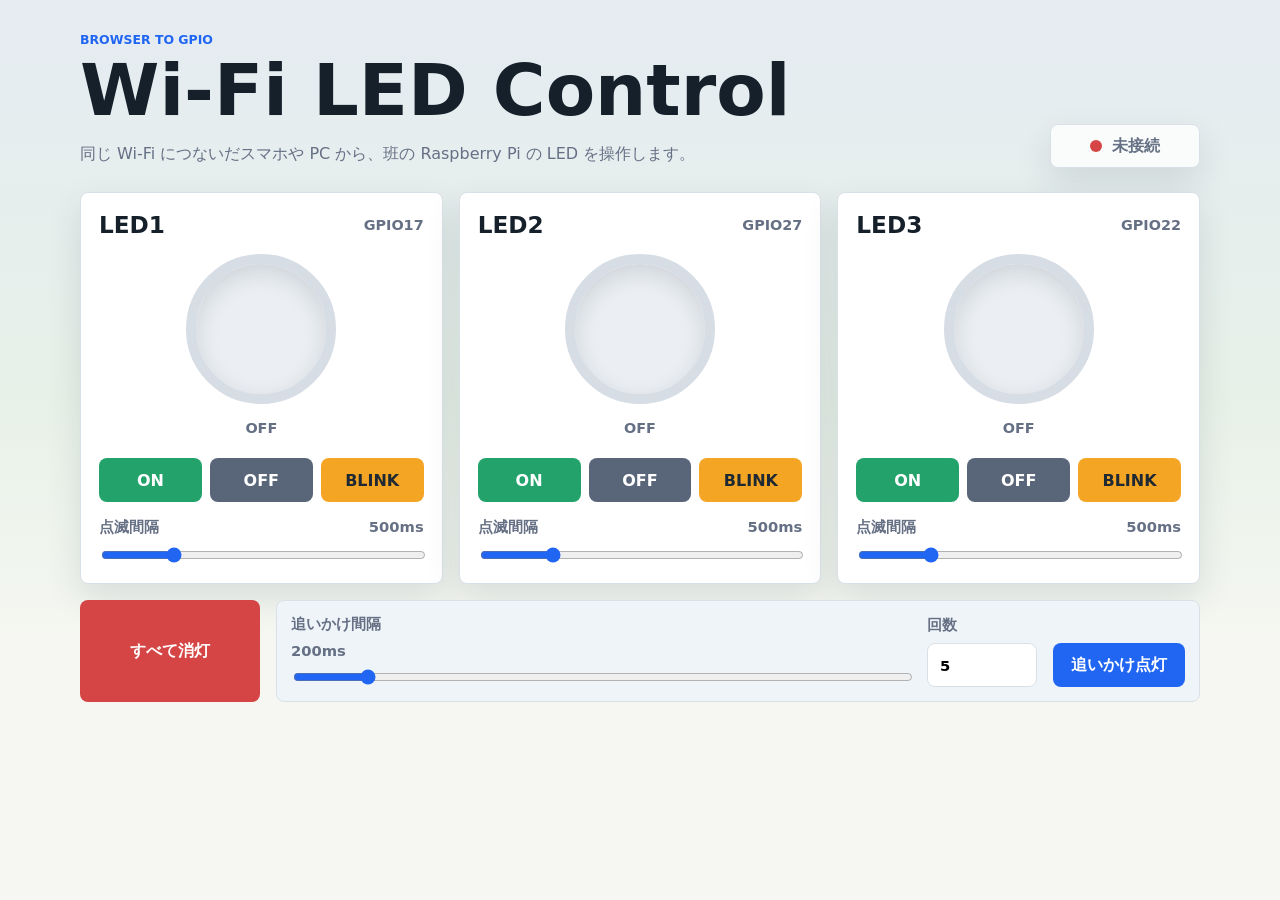
==== commit 7c7646c3: "Make wide UI the default frontend" ====
--- a/frontend/index.html
+++ b/frontend/index.html
@@ -2,187 +2,98 @@
 <html lang="ja">
   <head>
     <meta charset="utf-8" />
-    <meta name="viewport" content="width=device-width, initial-scale=1, viewport-fit=cover" />
-    <title>LED Control</title>
+    <meta name="viewport" content="width=device-width, initial-scale=1" />
+    <title>Wi-Fi LED Workshop</title>
     <link rel="stylesheet" href="style.css" />
   </head>
   <body>
-    <main>
-      <header class="app-header">
-        <div class="header-inner">
-          <div class="title-block">
-            <div class="title-row">
-              <span class="zap-icon" aria-hidden="true"></span>
-              <h1>LED Control</h1>
-            </div>
-            <p>Raspberry Pi Workshop</p>
-          </div>
-          <button type="button" id="connectionBadge" class="connection-badge is-checking">
-            <span class="badge-icon" aria-hidden="true"></span>
-            <span id="connectionText">Checking...</span>
-          </button>
+    <main class="app-shell">
+      <header class="hero">
+        <div>
+          <p class="eyebrow">Browser to GPIO</p>
+          <h1>Wi-Fi LED Control</h1>
+          <p class="lead">同じ Wi-Fi につないだスマホや PC から、班の Raspberry Pi の LED を操作します。</p>
+        </div>
+        <div class="status-panel" aria-live="polite">
+          <span class="status-dot" id="healthDot"></span>
+          <span id="healthText">接続確認中</span>
         </div>
       </header>
 
-      <div class="app-container">
-        <section id="errorMessage" class="message is-hidden" role="alert"></section>
+      <section class="led-grid" aria-label="LED controls">
+        <article class="led-card" data-led="led1">
+          <div class="led-card__top">
+            <h2>LED1</h2>
+            <span class="led-pin">GPIO17</span>
+          </div>
+          <div class="lamp" id="lamp-led1" aria-hidden="true"></div>
+          <p class="led-state" id="state-led1">off</p>
+          <div class="button-row" role="group" aria-label="LED1 controls">
+            <button type="button" data-action="on" data-led="led1">ON</button>
+            <button type="button" data-action="off" data-led="led1">OFF</button>
+            <button type="button" data-action="blink" data-led="led1">BLINK</button>
+          </div>
+          <label class="slider-row">
+            <span>点滅間隔</span>
+            <output id="interval-output-led1">500ms</output>
+            <input id="interval-led1" type="range" min="100" max="2000" step="100" value="500" />
+          </label>
+        </article>
 
-        <section id="offlinePanel" class="offline-panel is-hidden">
-          <span class="offline-icon" aria-hidden="true"></span>
-          <p>Make sure you're connected to the Raspberry Pi Wi-Fi network</p>
-          <button type="button" id="retryButton" class="button button-outline">Try Again</button>
-        </section>
+        <article class="led-card" data-led="led2">
+          <div class="led-card__top">
+            <h2>LED2</h2>
+            <span class="led-pin">GPIO27</span>
+          </div>
+          <div class="lamp" id="lamp-led2" aria-hidden="true"></div>
+          <p class="led-state" id="state-led2">off</p>
+          <div class="button-row" role="group" aria-label="LED2 controls">
+            <button type="button" data-action="on" data-led="led2">ON</button>
+            <button type="button" data-action="off" data-led="led2">OFF</button>
+            <button type="button" data-action="blink" data-led="led2">BLINK</button>
+          </div>
+          <label class="slider-row">
+            <span>点滅間隔</span>
+            <output id="interval-output-led2">500ms</output>
+            <input id="interval-led2" type="range" min="100" max="2000" step="100" value="500" />
+          </label>
+        </article>
 
-        <section class="led-list" aria-label="LED controls">
-          <article class="led-card" data-led="led1" data-state="unknown">
-            <div class="card-header">
-              <div class="led-title-group">
-                <span class="bulb-icon" aria-hidden="true"></span>
-                <h2>LED 1</h2>
-              </div>
-              <span id="status-led1" class="status-badge">???</span>
-            </div>
-            <div class="card-body">
-              <div class="button-row" role="group" aria-label="LED 1 controls">
-                <button type="button" class="button button-action" data-action="on" data-led="led1">
-                  <span class="power-on-icon" aria-hidden="true"></span>
-                  <span>ON</span>
-                </button>
-                <button type="button" class="button button-action" data-action="off" data-led="led1">
-                  <span class="power-off-icon" aria-hidden="true"></span>
-                  <span>OFF</span>
-                </button>
-                <button type="button" class="button button-action" data-action="blink" data-led="led1">
-                  <span class="spark-icon" aria-hidden="true"></span>
-                  <span>BLINK</span>
-                </button>
-              </div>
-              <label class="slider-block">
-                <span class="slider-label">
-                  <span>Blink Speed</span>
-                  <output id="interval-output-led1">500ms</output>
-                </span>
-                <input id="interval-led1" type="range" min="100" max="2000" step="100" value="500" />
-                <span class="slider-scale">
-                  <span>Fast</span>
-                  <span>Slow</span>
-                </span>
-              </label>
-            </div>
-          </article>
+        <article class="led-card" data-led="led3">
+          <div class="led-card__top">
+            <h2>LED3</h2>
+            <span class="led-pin">GPIO22</span>
+          </div>
+          <div class="lamp" id="lamp-led3" aria-hidden="true"></div>
+          <p class="led-state" id="state-led3">off</p>
+          <div class="button-row" role="group" aria-label="LED3 controls">
+            <button type="button" data-action="on" data-led="led3">ON</button>
+            <button type="button" data-action="off" data-led="led3">OFF</button>
+            <button type="button" data-action="blink" data-led="led3">BLINK</button>
+          </div>
+          <label class="slider-row">
+            <span>点滅間隔</span>
+            <output id="interval-output-led3">500ms</output>
+            <input id="interval-led3" type="range" min="100" max="2000" step="100" value="500" />
+          </label>
+        </article>
+      </section>
 
-          <article class="led-card" data-led="led2" data-state="unknown">
-            <div class="card-header">
-              <div class="led-title-group">
-                <span class="bulb-icon" aria-hidden="true"></span>
-                <h2>LED 2</h2>
-              </div>
-              <span id="status-led2" class="status-badge">???</span>
-            </div>
-            <div class="card-body">
-              <div class="button-row" role="group" aria-label="LED 2 controls">
-                <button type="button" class="button button-action" data-action="on" data-led="led2">
-                  <span class="power-on-icon" aria-hidden="true"></span>
-                  <span>ON</span>
-                </button>
-                <button type="button" class="button button-action" data-action="off" data-led="led2">
-                  <span class="power-off-icon" aria-hidden="true"></span>
-                  <span>OFF</span>
-                </button>
-                <button type="button" class="button button-action" data-action="blink" data-led="led2">
-                  <span class="spark-icon" aria-hidden="true"></span>
-                  <span>BLINK</span>
-                </button>
-              </div>
-              <label class="slider-block">
-                <span class="slider-label">
-                  <span>Blink Speed</span>
-                  <output id="interval-output-led2">500ms</output>
-                </span>
-                <input id="interval-led2" type="range" min="100" max="2000" step="100" value="500" />
-                <span class="slider-scale">
-                  <span>Fast</span>
-                  <span>Slow</span>
-                </span>
-              </label>
-            </div>
-          </article>
-
-          <article class="led-card" data-led="led3" data-state="unknown">
-            <div class="card-header">
-              <div class="led-title-group">
-                <span class="bulb-icon" aria-hidden="true"></span>
-                <h2>LED 3</h2>
-              </div>
-              <span id="status-led3" class="status-badge">???</span>
-            </div>
-            <div class="card-body">
-              <div class="button-row" role="group" aria-label="LED 3 controls">
-                <button type="button" class="button button-action" data-action="on" data-led="led3">
-                  <span class="power-on-icon" aria-hidden="true"></span>
-                  <span>ON</span>
-                </button>
-                <button type="button" class="button button-action" data-action="off" data-led="led3">
-                  <span class="power-off-icon" aria-hidden="true"></span>
-                  <span>OFF</span>
-                </button>
-                <button type="button" class="button button-action" data-action="blink" data-led="led3">
-                  <span class="spark-icon" aria-hidden="true"></span>
-                  <span>BLINK</span>
-                </button>
-              </div>
-              <label class="slider-block">
-                <span class="slider-label">
-                  <span>Blink Speed</span>
-                  <output id="interval-output-led3">500ms</output>
-                </span>
-                <input id="interval-led3" type="range" min="100" max="2000" step="100" value="500" />
-                <span class="slider-scale">
-                  <span>Fast</span>
-                  <span>Slow</span>
-                </span>
-              </label>
-            </div>
-          </article>
-        </section>
-
-        <section class="quick-card">
-          <h2>Quick Actions</h2>
-
-          <div class="chase-panel">
-            <p>Chase Pattern</p>
-            <label class="slider-block">
-              <span class="slider-label">
-                <span>Speed</span>
-                <output id="chaseIntervalOutput">200ms</output>
-              </span>
-              <input id="chaseInterval" type="range" min="100" max="1000" step="50" value="200" />
-            </label>
-            <label class="slider-block">
-              <span class="slider-label">
-                <span>Cycles</span>
-                <output id="chaseCyclesOutput">5x</output>
-              </span>
-              <input id="chaseCycles" type="range" min="1" max="10" step="1" value="5" />
-            </label>
-          </div>
-
-          <div class="preset-row">
-            <button type="button" id="allOffButton" class="button button-outline">
-              <span class="power-on-icon" aria-hidden="true"></span>
-              <span>All Off</span>
-            </button>
-            <button type="button" id="chaseButton" class="button button-primary">
-              <span class="zap-icon" aria-hidden="true"></span>
-              <span>Chase Pattern</span>
-            </button>
-          </div>
-        </section>
-
-        <footer>
-          <p>Workshop LED Controller v1.0</p>
-        </footer>
-      </div>
+      <section class="preset-bar" aria-label="Preset controls">
+        <button type="button" id="allOffButton" class="preset-button danger">すべて消灯</button>
+        <div class="chase-controls">
+          <label>
+            <span>追いかけ間隔</span>
+            <output id="chaseIntervalOutput">200ms</output>
+            <input id="chaseInterval" type="range" min="100" max="1000" step="50" value="200" />
+          </label>
+          <label>
+            <span>回数</span>
+            <input id="chaseCycles" type="number" min="1" max="20" value="5" />
+          </label>
+          <button type="button" id="chaseButton" class="preset-button">追いかけ点灯</button>
+        </div>
+      </section>
     </main>
 
     <script src="script.js"></script>
--- a/frontend/style.css
+++ b/frontend/style.css
@@ -1,36 +1,31 @@
 :root {
   color-scheme: light;
-  --background: #f7f8fb;
-  --foreground: #303746;
-  --card: #ffffff;
-  --muted: #eef1f5;
-  --muted-foreground: #707988;
-  --border: #dfe5ec;
-  --primary: #4d67e8;
-  --primary-foreground: #ffffff;
-  --destructive: #dc4a45;
-  --led-on: #2fbc73;
-  --led-blink: #e6b72f;
-  --shadow: 0 14px 30px rgba(30, 42, 62, 0.08);
-  --radius: 12px;
+  --bg: #f6f7f2;
+  --surface: #ffffff;
+  --surface-strong: #eef4f8;
+  --text: #15202b;
+  --muted: #667085;
+  --line: #d9e0e6;
+  --blue: #2166f3;
+  --green: #23a36b;
+  --amber: #f5a524;
+  --red: #d64545;
+  --shadow: 0 14px 35px rgba(34, 47, 62, 0.12);
 }
 
 * {
   box-sizing: border-box;
-}
-
-html {
-  min-height: 100%;
-  background: var(--background);
 }
 
 body {
   margin: 0;
   min-height: 100vh;
-  background: var(--background);
-  color: var(--foreground);
+  background:
+    linear-gradient(180deg, rgba(33, 102, 243, 0.08), rgba(35, 163, 107, 0.07) 44%, transparent 72%),
+    var(--bg);
+  color: var(--text);
   font-family:
-    ui-sans-serif, system-ui, -apple-system, BlinkMacSystemFont, "Segoe UI", sans-serif;
+    Inter, ui-sans-serif, system-ui, -apple-system, BlinkMacSystemFont, "Segoe UI", sans-serif;
 }
 
 button,
@@ -39,7 +34,52 @@
 }
 
 button {
-  -webkit-tap-highlight-color: transparent;
+  min-height: 44px;
+  border: 0;
+  border-radius: 8px;
+  background: var(--text);
+  color: #fff;
+  cursor: pointer;
+  font-weight: 700;
+  transition:
+    transform 160ms ease,
+    background 160ms ease,
+    opacity 160ms ease;
+}
+
+button:hover {
+  transform: translateY(-1px);
+}
+
+button:active {
+  transform: translateY(0);
+}
+
+.is-busy button {
+  opacity: 0.72;
+}
+
+.app-shell {
+  width: min(1120px, calc(100% - 32px));
+  margin: 0 auto;
+  padding: 32px 0;
+}
+
+.hero {
+  display: grid;
+  grid-template-columns: minmax(0, 1fr) auto;
+  gap: 20px;
+  align-items: end;
+  margin-bottom: 24px;
+}
+
+.eyebrow {
+  margin: 0 0 8px;
+  color: var(--blue);
+  font-size: 0.78rem;
+  font-weight: 800;
+  letter-spacing: 0;
+  text-transform: uppercase;
 }
 
 h1,
@@ -48,520 +88,232 @@
   margin: 0;
 }
 
-.app-header {
-  position: sticky;
-  top: 0;
-  z-index: 10;
-  border-bottom: 1px solid var(--border);
-  background: rgba(247, 248, 251, 0.92);
-  backdrop-filter: blur(12px);
-}
-
-.header-inner,
-.app-container {
-  width: min(100% - 32px, 520px);
-  margin: 0 auto;
-}
-
-.header-inner {
-  display: flex;
-  align-items: center;
-  justify-content: space-between;
-  gap: 16px;
-  padding: 14px 0;
-}
-
-.title-block {
-  min-width: 0;
-}
-
-.title-row {
-  display: flex;
-  align-items: center;
-  gap: 8px;
-}
-
 h1 {
-  color: var(--foreground);
-  font-size: 1.25rem;
-  line-height: 1.2;
+  max-width: 760px;
+  font-size: clamp(2.1rem, 6vw, 4.5rem);
+  line-height: 0.98;
   letter-spacing: 0;
 }
 
-.title-block p,
-footer p {
-  color: var(--muted-foreground);
-  font-size: 0.875rem;
-}
-
-.connection-badge {
+.lead {
+  max-width: 660px;
+  margin-top: 14px;
+  color: var(--muted);
+  font-size: 1rem;
+  line-height: 1.8;
+}
+
+.status-panel {
   display: inline-flex;
   align-items: center;
+  gap: 10px;
+  min-width: 150px;
+  min-height: 44px;
   justify-content: center;
-  gap: 6px;
-  min-width: 110px;
-  min-height: 34px;
-  border: 1px solid var(--border);
-  border-radius: 999px;
-  background: transparent;
-  color: var(--muted-foreground);
-  cursor: pointer;
-  font-size: 0.8rem;
+  border: 1px solid var(--line);
+  border-radius: 8px;
+  background: rgba(255, 255, 255, 0.82);
+  color: var(--muted);
   font-weight: 700;
-  white-space: nowrap;
-}
-
-.connection-badge.is-connected {
-  border-color: rgba(47, 188, 115, 0.55);
-  color: var(--led-on);
-}
-
-.connection-badge.is-disconnected {
-  border-color: rgba(220, 74, 69, 0.48);
-  color: var(--destructive);
-}
-
-.app-container {
-  display: grid;
-  gap: 18px;
-  padding: 24px 0 max(28px, env(safe-area-inset-bottom));
-}
-
-.message {
-  border: 1px solid rgba(220, 74, 69, 0.22);
-  border-radius: 10px;
-  background: rgba(220, 74, 69, 0.1);
-  color: var(--destructive);
-  padding: 12px 14px;
+  box-shadow: var(--shadow);
+}
+
+.status-dot {
+  width: 12px;
+  height: 12px;
+  border-radius: 50%;
+  background: var(--amber);
+}
+
+.status-dot.is-ok {
+  background: var(--green);
+}
+
+.status-dot.is-error {
+  background: var(--red);
+}
+
+.led-grid {
+  display: grid;
+  grid-template-columns: repeat(3, minmax(0, 1fr));
+  gap: 16px;
+}
+
+.led-card {
+  display: grid;
+  gap: 16px;
+  min-width: 0;
+  border: 1px solid var(--line);
+  border-radius: 8px;
+  background: var(--surface);
+  padding: 18px;
+  box-shadow: var(--shadow);
+}
+
+.led-card__top {
+  display: flex;
+  justify-content: space-between;
+  gap: 10px;
+  align-items: center;
+}
+
+h2 {
+  font-size: 1.45rem;
+  letter-spacing: 0;
+}
+
+.led-pin,
+.led-state {
+  color: var(--muted);
   font-size: 0.9rem;
-  line-height: 1.5;
-}
-
-.offline-panel {
-  display: grid;
-  justify-items: center;
-  gap: 12px;
-  border: 1px solid var(--border);
-  border-radius: var(--radius);
-  background: var(--muted);
-  padding: 20px 16px;
-  text-align: center;
-}
-
-.offline-panel p {
-  max-width: 310px;
-  color: var(--muted-foreground);
-  font-size: 0.9rem;
-  line-height: 1.55;
-}
-
-.led-list {
-  display: grid;
-  gap: 16px;
-}
-
-.led-card,
-.quick-card {
-  border: 1px solid var(--border);
-  border-radius: var(--radius);
-  background: var(--card);
-  box-shadow: var(--shadow);
-}
-
-.led-card {
-  transition:
-    border-color 180ms ease,
-    box-shadow 180ms ease,
-    transform 180ms ease;
-}
-
-.led-card[data-state="on"] {
-  border-color: rgba(47, 188, 115, 0.5);
+  font-weight: 700;
+}
+
+.lamp {
+  width: min(150px, 54vw);
+  aspect-ratio: 1;
+  justify-self: center;
+  border: 10px solid #d7dde4;
+  border-radius: 50%;
+  background: #ebeff3;
+  box-shadow: inset 0 8px 22px rgba(21, 32, 43, 0.13);
+}
+
+.lamp.is-on {
+  border-color: rgba(35, 163, 107, 0.28);
+  background: radial-gradient(circle at 35% 30%, #f1fff8, #36d78e 46%, #128650 100%);
   box-shadow:
-    0 0 0 2px rgba(47, 188, 115, 0.16),
-    var(--shadow);
-}
-
-.led-card[data-state="blinking"] {
-  border-color: rgba(230, 183, 47, 0.58);
-  box-shadow:
-    0 0 0 2px rgba(230, 183, 47, 0.18),
-    var(--shadow);
-}
-
-.card-header {
-  display: flex;
-  align-items: center;
-  justify-content: space-between;
-  gap: 12px;
-  padding: 16px 16px 10px;
-}
-
-.led-title-group {
-  display: flex;
-  align-items: center;
-  gap: 12px;
-  min-width: 0;
-}
-
-.led-title-group h2,
-.quick-card h2 {
-  font-size: 1.08rem;
-  line-height: 1.2;
-  letter-spacing: 0;
-}
-
-.bulb-icon {
-  display: inline-grid;
-  width: 40px;
-  height: 40px;
-  place-items: center;
-  flex: 0 0 auto;
-  border-radius: 50%;
-  background: var(--muted);
-  color: var(--muted-foreground);
-}
-
-.bulb-icon::before {
-  width: 18px;
-  height: 18px;
-  border: 2px solid currentColor;
-  border-radius: 50% 50% 42% 42%;
-  content: "";
-}
-
-.led-card[data-state="on"] .bulb-icon {
-  background: rgba(47, 188, 115, 0.18);
-  color: var(--led-on);
-}
-
-.led-card[data-state="blinking"] .bulb-icon {
-  background: rgba(230, 183, 47, 0.18);
-  color: var(--led-blink);
-  animation: pulse 900ms infinite alternate;
-}
-
-.status-badge {
-  display: inline-flex;
-  min-width: 58px;
-  min-height: 26px;
-  align-items: center;
-  justify-content: center;
-  border: 1px solid var(--border);
-  border-radius: 999px;
-  background: var(--muted);
-  color: var(--muted-foreground);
-  font-family: ui-monospace, SFMono-Regular, Menlo, Monaco, Consolas, monospace;
-  font-size: 0.74rem;
-  font-weight: 800;
-}
-
-.led-card[data-state="on"] .status-badge {
-  border-color: var(--led-on);
-  background: var(--led-on);
-  color: #ffffff;
-}
-
-.led-card[data-state="blinking"] .status-badge {
-  border-color: var(--led-blink);
-  background: var(--led-blink);
-  color: #272313;
-  animation: pulse 900ms infinite alternate;
-}
-
-.card-body {
-  display: grid;
-  gap: 16px;
-  padding: 0 16px 16px;
-}
-
-.button-row,
-.preset-row {
-  display: grid;
-  gap: 10px;
-}
-
-.button-row {
-  grid-template-columns: repeat(3, minmax(0, 1fr));
-}
-
-.preset-row {
-  grid-template-columns: repeat(2, minmax(0, 1fr));
-}
-
-.button {
-  display: inline-flex;
-  align-items: center;
-  justify-content: center;
-  gap: 8px;
-  min-width: 0;
-  min-height: 42px;
-  border: 1px solid transparent;
-  border-radius: 8px;
-  cursor: pointer;
-  font-size: 0.9rem;
-  font-weight: 750;
-  line-height: 1;
-  transition:
-    background 160ms ease,
-    border-color 160ms ease,
-    color 160ms ease,
-    transform 160ms ease,
-    opacity 160ms ease;
-}
-
-.button:hover {
-  transform: translateY(-1px);
-}
-
-.button:active {
-  transform: translateY(0);
-}
-
-.button:disabled {
-  cursor: not-allowed;
-  opacity: 0.55;
-  transform: none;
-}
-
-.button-outline,
-.button-action {
-  border-color: var(--border);
-  background: var(--card);
-  color: var(--foreground);
-}
-
-.button-primary {
-  background: var(--primary);
-  color: var(--primary-foreground);
-}
-
-.led-card[data-state="on"] [data-action="on"] {
-  border-color: var(--led-on);
-  background: var(--led-on);
-  color: #ffffff;
-}
-
-.led-card[data-state="blinking"] [data-action="blink"] {
-  border-color: var(--led-blink);
-  background: var(--led-blink);
-  color: #272313;
-}
-
-.slider-block {
-  display: grid;
-  gap: 10px;
-}
-
-.slider-label,
-.slider-scale {
-  display: flex;
-  align-items: center;
-  justify-content: space-between;
-  gap: 12px;
-  color: var(--muted-foreground);
-}
-
-.slider-label {
-  font-size: 0.9rem;
-}
-
-.slider-label output {
-  border: 1px solid var(--border);
-  border-radius: 6px;
-  background: var(--muted);
-  color: var(--foreground);
-  padding: 3px 8px;
-  font-family: ui-monospace, SFMono-Regular, Menlo, Monaco, Consolas, monospace;
-  font-size: 0.75rem;
-  font-weight: 800;
-}
-
-.slider-scale {
-  font-size: 0.75rem;
-}
-
-input[type="range"] {
-  width: 100%;
-  accent-color: var(--primary);
-}
-
-.quick-card {
-  display: grid;
-  gap: 16px;
-  padding: 16px;
-}
-
-.chase-panel {
-  display: grid;
-  gap: 14px;
-  border-radius: 10px;
-  background: rgba(238, 241, 245, 0.72);
-  padding: 14px;
-}
-
-.chase-panel > p {
-  color: var(--foreground);
-  font-size: 0.95rem;
-  font-weight: 750;
-}
-
-footer {
-  padding: 8px 0 0;
-  text-align: center;
-}
-
-.zap-icon,
-.badge-icon,
-.offline-icon,
-.power-on-icon,
-.power-off-icon,
-.spark-icon,
-.spinner-icon {
-  display: inline-block;
-  width: 16px;
-  height: 16px;
-  flex: 0 0 auto;
-  position: relative;
-}
-
-.zap-icon::before {
-  position: absolute;
-  inset: 1px 4px;
-  background: currentColor;
-  clip-path: polygon(52% 0, 0 58%, 42% 58%, 28% 100%, 100% 40%, 58% 40%);
-  color: var(--primary);
-  content: "";
-}
-
-.connection-badge .badge-icon::before {
-  position: absolute;
-  left: 1px;
-  top: 4px;
-  width: 14px;
-  height: 10px;
-  border: 2px solid currentColor;
-  border-top-color: transparent;
-  border-left-color: transparent;
-  border-right-color: transparent;
-  border-radius: 50%;
-  content: "";
-}
-
-.connection-badge.is-disconnected .badge-icon::after,
-.offline-icon::after {
-  position: absolute;
-  left: 2px;
-  top: 7px;
-  width: 16px;
-  height: 2px;
-  background: currentColor;
-  content: "";
-  transform: rotate(-42deg);
-  transform-origin: center;
-}
-
-.offline-icon {
-  width: 34px;
-  height: 34px;
-  color: var(--muted-foreground);
-}
-
-.offline-icon::before {
-  position: absolute;
-  left: 3px;
-  top: 8px;
-  width: 28px;
-  height: 20px;
-  border: 3px solid currentColor;
-  border-top-color: transparent;
-  border-left-color: transparent;
-  border-right-color: transparent;
-  border-radius: 50%;
-  content: "";
-}
-
-.power-on-icon::before,
-.power-off-icon::before {
-  position: absolute;
-  inset: 3px;
-  border: 2px solid currentColor;
-  border-top-color: transparent;
-  border-radius: 50%;
-  content: "";
-}
-
-.power-on-icon::after,
-.power-off-icon::after {
-  position: absolute;
-  left: 7px;
-  top: 1px;
-  width: 2px;
-  height: 8px;
-  border-radius: 2px;
-  background: currentColor;
-  content: "";
-}
-
-.spark-icon::before,
-.spark-icon::after {
-  position: absolute;
-  background: currentColor;
-  content: "";
-}
-
-.spark-icon::before {
-  left: 7px;
-  top: 1px;
-  width: 2px;
-  height: 14px;
-}
-
-.spark-icon::after {
-  left: 1px;
-  top: 7px;
-  width: 14px;
-  height: 2px;
-}
-
-.spinner-icon {
-  border: 2px solid currentColor;
-  border-right-color: transparent;
-  border-radius: 50%;
-  animation: spin 750ms linear infinite;
-}
-
-.is-hidden {
-  display: none !important;
+    0 0 34px rgba(35, 163, 107, 0.44),
+    inset 0 8px 18px rgba(255, 255, 255, 0.36);
+}
+
+.lamp.is-blinking {
+  border-color: rgba(245, 165, 36, 0.35);
+  background: radial-gradient(circle at 35% 30%, #fff9e7, #ffc53d 48%, #bf6a02 100%);
+  animation: pulse 780ms infinite alternate;
 }
 
 @keyframes pulse {
   from {
-    opacity: 0.58;
+    opacity: 0.42;
+    box-shadow: 0 0 10px rgba(245, 165, 36, 0.3);
   }
 
   to {
     opacity: 1;
-  }
-}
-
-@keyframes spin {
-  to {
-    transform: rotate(360deg);
-  }
-}
-
-@media (max-width: 380px) {
-  .header-inner,
-  .app-container {
-    width: min(100% - 22px, 520px);
+    box-shadow: 0 0 38px rgba(245, 165, 36, 0.58);
+  }
+}
+
+.led-state {
+  min-height: 22px;
+  text-align: center;
+  text-transform: uppercase;
+}
+
+.button-row {
+  display: grid;
+  grid-template-columns: repeat(3, minmax(0, 1fr));
+  gap: 8px;
+}
+
+.button-row button[data-action="on"] {
+  background: var(--green);
+}
+
+.button-row button[data-action="off"] {
+  background: #596579;
+}
+
+.button-row button[data-action="blink"] {
+  background: var(--amber);
+  color: #1f2933;
+}
+
+.slider-row,
+.chase-controls label {
+  display: grid;
+  gap: 8px;
+  color: var(--muted);
+  font-size: 0.92rem;
+  font-weight: 700;
+}
+
+.slider-row {
+  grid-template-columns: 1fr auto;
+}
+
+.slider-row input,
+.chase-controls input[type="range"] {
+  grid-column: 1 / -1;
+  width: 100%;
+  accent-color: var(--blue);
+}
+
+.preset-bar {
+  display: grid;
+  grid-template-columns: 180px minmax(0, 1fr);
+  gap: 16px;
+  align-items: stretch;
+  margin-top: 16px;
+}
+
+.preset-button {
+  background: var(--blue);
+  padding: 0 18px;
+}
+
+.preset-button.danger {
+  background: var(--red);
+}
+
+.chase-controls {
+  display: grid;
+  grid-template-columns: minmax(180px, 1fr) 110px auto;
+  gap: 16px;
+  align-items: end;
+  border: 1px solid var(--line);
+  border-radius: 8px;
+  background: var(--surface-strong);
+  padding: 14px;
+}
+
+.chase-controls input[type="number"] {
+  width: 100%;
+  min-height: 44px;
+  border: 1px solid var(--line);
+  border-radius: 8px;
+  padding: 0 12px;
+}
+
+@media (max-width: 860px) {
+  .hero,
+  .led-grid,
+  .preset-bar,
+  .chase-controls {
+    grid-template-columns: 1fr;
+  }
+
+  .status-panel {
+    justify-self: start;
+  }
+
+  .preset-bar {
+    align-items: stretch;
+  }
+}
+
+@media (max-width: 520px) {
+  .app-shell {
+    width: min(100% - 20px, 1120px);
+    padding: 20px 0;
+  }
+
+  .led-card {
+    padding: 14px;
   }
 
   .button-row {
-    gap: 8px;
-  }
-
-  .button {
-    font-size: 0.82rem;
-  }
-}
+    grid-template-columns: 1fr;
+  }
+}
